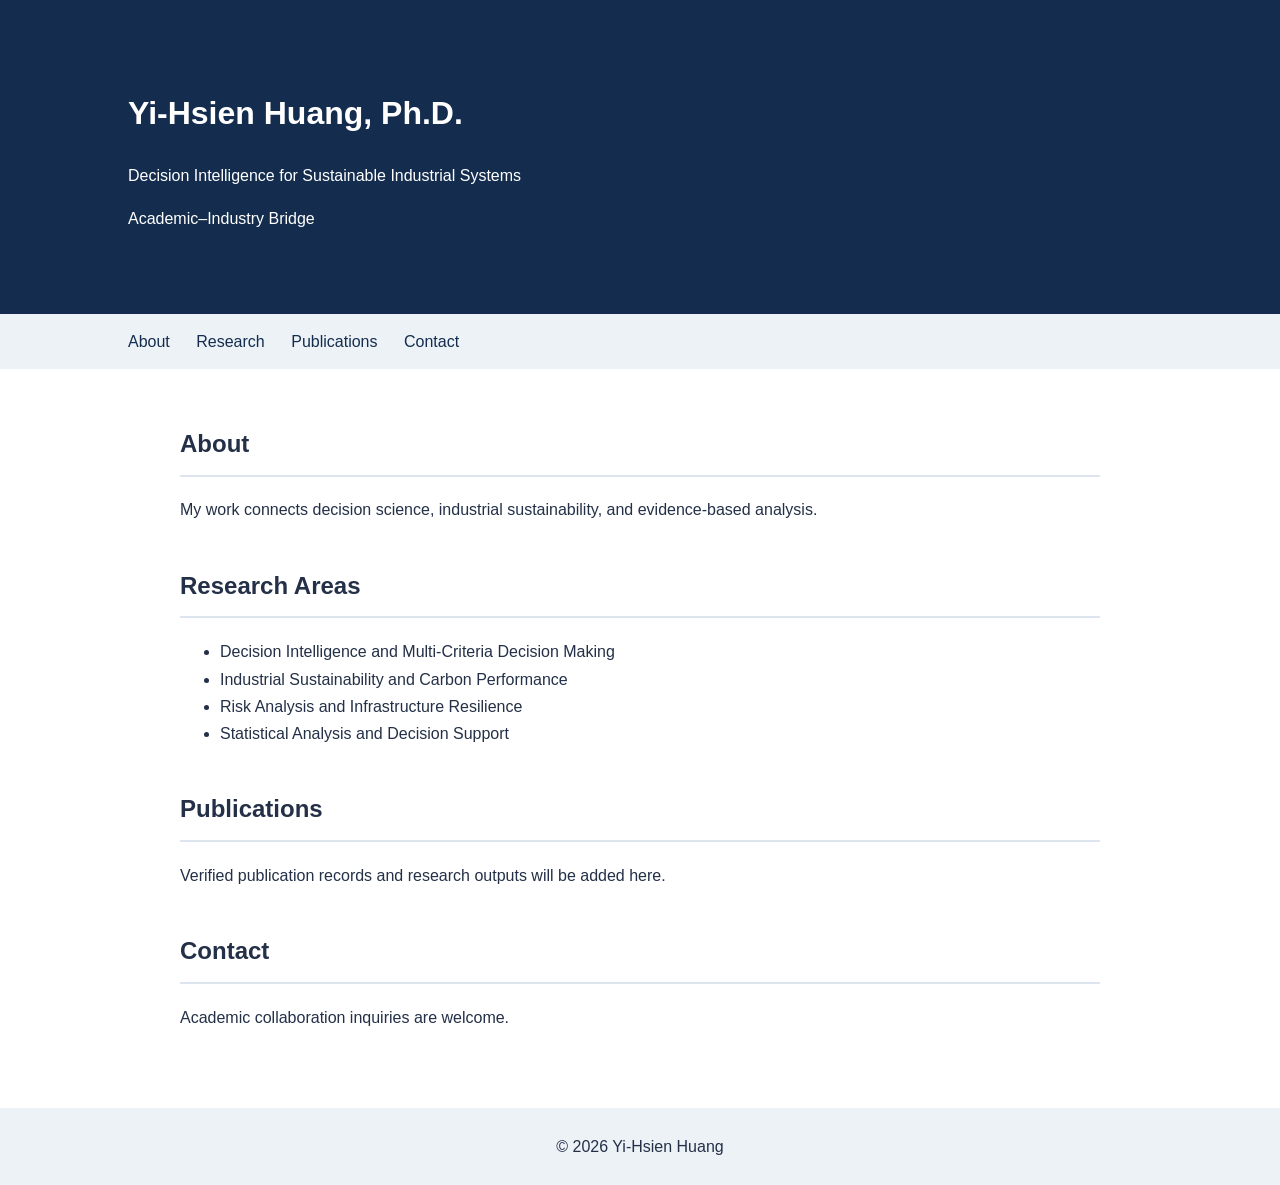
==== index.html @ 7fe8897b "Create index.html" ====
<!DOCTYPE html>
<html lang="en">
<head>
  <meta charset="UTF-8">
  <meta name="viewport" content="width=device-width, initial-scale=1">
  <title>Yi-Hsien Huang, Ph.D. | Academic Research</title>
  <style>
    body { font-family: Arial, sans-serif; margin: 0; color: #233047; line-height: 1.7; }
    header { background: #142d4e; color: white; padding: 65px 10%; }
    nav { padding: 14px 10%; background: #edf2f7; }
    nav a { margin-right: 22px; color: #142d4e; text-decoration: none; }
    main { max-width: 920px; margin: auto; padding: 35px 24px; }
    section { margin-bottom: 42px; }
    h2 { border-bottom: 2px solid #dde5ef; padding-bottom: 10px; }
    footer { text-align: center; padding: 25px; background: #edf2f7; }
  </style>
</head>
<body>
  <header>
    <h1>Yi-Hsien Huang, Ph.D.</h1>
    <p>Decision Intelligence for Sustainable Industrial Systems</p>
    <p>Academic–Industry Bridge</p>
  </header>
  <nav>
    <a href="#about">About</a>
    <a href="#research">Research</a>
    <a href="#publications">Publications</a>
    <a href="#contact">Contact</a>
  </nav>
  <main>
    <section id="about">
      <h2>About</h2>
      <p>My work connects decision science, industrial sustainability, and evidence-based analysis.</p>
    </section>
    <section id="research">
      <h2>Research Areas</h2>
      <ul>
        <li>Decision Intelligence and Multi-Criteria Decision Making</li>
        <li>Industrial Sustainability and Carbon Performance</li>
        <li>Risk Analysis and Infrastructure Resilience</li>
        <li>Statistical Analysis and Decision Support</li>
      </ul>
    </section>
    <section id="publications">
      <h2>Publications</h2>
      <p>Verified publication records and research outputs will be added here.</p>
    </section>
    <section id="contact">
      <h2>Contact</h2>
      <p>Academic collaboration inquiries are welcome.</p>
    </section>
  </main>
  <footer>© 2026 Yi-Hsien Huang</footer>
</body>
</html>
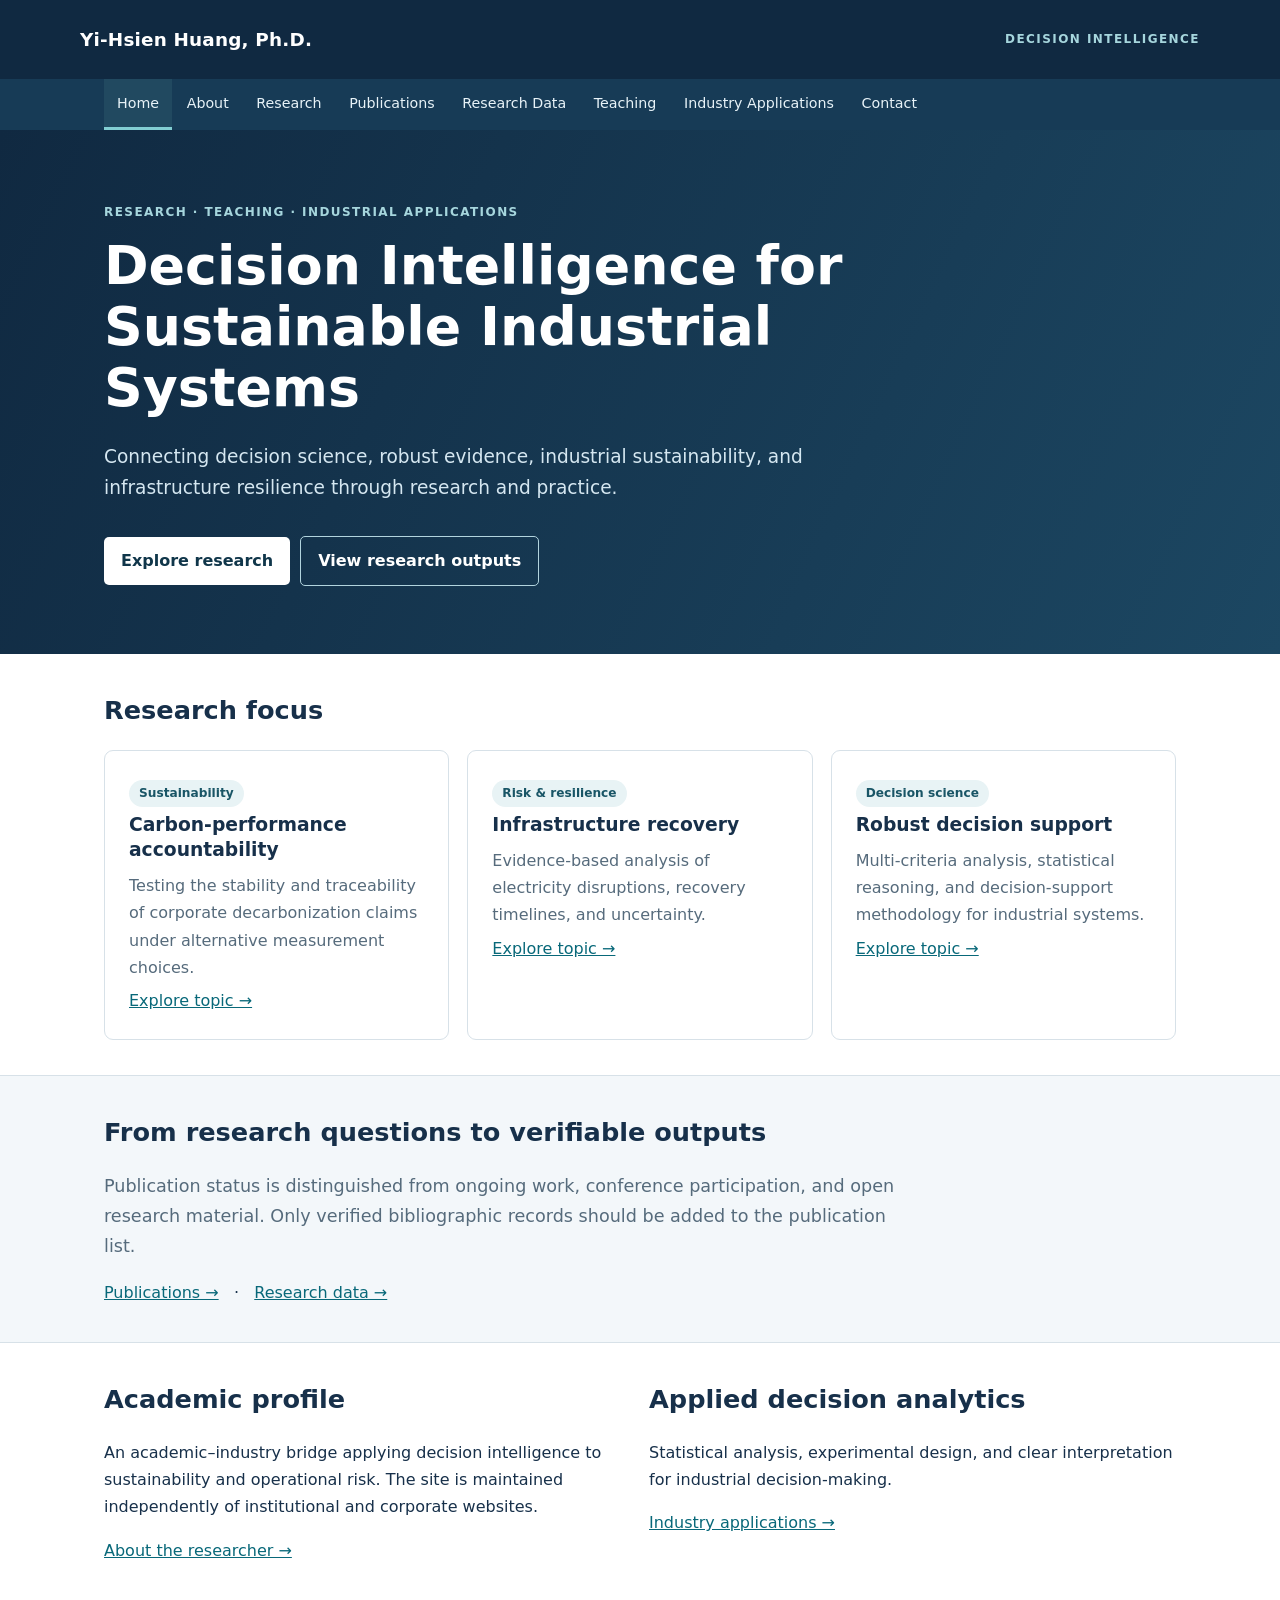
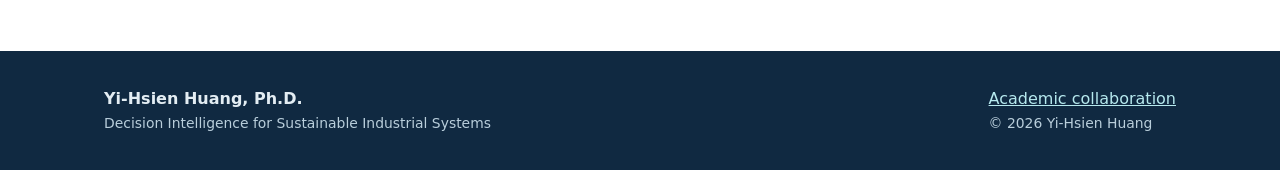
==== commit 8a008fc5: "Upgrade academic website to V2.0" ====
--- a/index.html
+++ b/index.html
@@ -1,57 +1 @@
-
-<!DOCTYPE html>
-<html lang="en">
-<head>
-  <meta charset="UTF-8">
-  <meta name="viewport" content="width=device-width, initial-scale=1">
-  <title>Yi-Hsien Huang, Ph.D. | Academic Research</title>
-  <style>
-    body { font-family: Arial, sans-serif; margin: 0; color: #233047; line-height: 1.7; }
-    header { background: #142d4e; color: white; padding: 65px 10%; }
-    nav { padding: 14px 10%; background: #edf2f7; }
-    nav a { margin-right: 22px; color: #142d4e; text-decoration: none; }
-    main { max-width: 920px; margin: auto; padding: 35px 24px; }
-    section { margin-bottom: 42px; }
-    h2 { border-bottom: 2px solid #dde5ef; padding-bottom: 10px; }
-    footer { text-align: center; padding: 25px; background: #edf2f7; }
-  </style>
-</head>
-<body>
-  <header>
-    <h1>Yi-Hsien Huang, Ph.D.</h1>
-    <p>Decision Intelligence for Sustainable Industrial Systems</p>
-    <p>Academic–Industry Bridge</p>
-  </header>
-  <nav>
-    <a href="#about">About</a>
-    <a href="#research">Research</a>
-    <a href="#publications">Publications</a>
-    <a href="#contact">Contact</a>
-  </nav>
-  <main>
-    <section id="about">
-      <h2>About</h2>
-      <p>My work connects decision science, industrial sustainability, and evidence-based analysis.</p>
-    </section>
-    <section id="research">
-      <h2>Research Areas</h2>
-      <ul>
-        <li>Decision Intelligence and Multi-Criteria Decision Making</li>
-        <li>Industrial Sustainability and Carbon Performance</li>
-        <li>Risk Analysis and Infrastructure Resilience</li>
-        <li>Statistical Analysis and Decision Support</li>
-      </ul>
-    </section>
-    <section id="publications">
-      <h2>Publications</h2>
-      <p>Verified publication records and research outputs will be added here.</p>
-    </section>
-    <section id="contact">
-      <h2>Contact</h2>
-      <p>Academic collaboration inquiries are welcome.</p>
-    </section>
-  </main>
-  <footer>© 2026 Yi-Hsien Huang</footer>
-</body>
-</html>
-  
+<!doctype html><html lang="en"><head><meta charset="utf-8"><meta name="viewport" content="width=device-width,initial-scale=1"><meta name="description" content="Personal academic research website focusing on decision intelligence, sustainability and resilient industrial systems."><meta name="author" content="Yi-Hsien Huang"><meta name="color-scheme" content="light"><title>Home | Yi-Hsien Huang, Ph.D.</title><link rel="canonical" href="https://huang4343.github.io/"><link rel="stylesheet" href="assets/style.css"><script src="assets/site.js" defer></script></head><body><a class="skip" href="#main">Skip to content</a><header class="site-header"><div class="container header-top"><a class="brand" href="index.html">Yi-Hsien Huang, Ph.D.</a><span class="eyebrow">Decision Intelligence</span></div><nav class="site-nav" aria-label="Main navigation"><div class="container nav-inner"><a href="index.html" aria-current="page">Home</a><a href="about.html" >About</a><a href="research.html" >Research</a><a href="publications.html" >Publications</a><a href="data.html" >Research Data</a><a href="teaching.html" >Teaching</a><a href="industry.html" >Industry Applications</a><a href="contact.html" >Contact</a></div></nav></header><main id="main"><section class="hero"><div class="container"><div class="eyebrow">Research · Teaching · Industrial applications</div><h1>Decision Intelligence for Sustainable Industrial Systems</h1><p>Connecting decision science, robust evidence, industrial sustainability, and infrastructure resilience through research and practice.</p><a class="btn" href="research.html">Explore research</a><a class="btn alt" href="publications.html">View research outputs</a></div></section><section class="section"><div class="container"><h2>Research focus</h2><div class="grid"><article class="card"><span class="tag">Sustainability</span><h3>Carbon-performance accountability</h3><p>Testing the stability and traceability of corporate decarbonization claims under alternative measurement choices.</p><a href="research.html#carbon">Explore topic →</a></article><article class="card"><span class="tag">Risk & resilience</span><h3>Infrastructure recovery</h3><p>Evidence-based analysis of electricity disruptions, recovery timelines, and uncertainty.</p><a href="research.html#resilience">Explore topic →</a></article><article class="card"><span class="tag">Decision science</span><h3>Robust decision support</h3><p>Multi-criteria analysis, statistical reasoning, and decision-support methodology for industrial systems.</p><a href="research.html#decisions">Explore topic →</a></article></div></div></section><section class="section band"><div class="container"><h2>From research questions to verifiable outputs</h2><p class="lede">Publication status is distinguished from ongoing work, conference participation, and open research material. Only verified bibliographic records should be added to the publication list.</p><a href="publications.html">Publications →</a> &nbsp; · &nbsp; <a href="data.html">Research data →</a></div></section><section class="section"><div class="container"><div class="grid two"><div><h2>Academic profile</h2><p>An academic–industry bridge applying decision intelligence to sustainability and operational risk. The site is maintained independently of institutional and corporate websites.</p><a href="about.html">About the researcher →</a></div><div><h2>Applied decision analytics</h2><p>Statistical analysis, experimental design, and clear interpretation for industrial decision-making.</p><a href="industry.html">Industry applications →</a></div></div></div></section></main><footer class="footer"><div class="container footer-row"><div><strong>Yi-Hsien Huang, Ph.D.</strong><div class="small">Decision Intelligence for Sustainable Industrial Systems</div></div><div><a href="contact.html">Academic collaboration</a><div class="small">© <span data-year>2026</span> Yi-Hsien Huang</div></div></div></footer></body></html>
--- a/assets/style.css
+++ b/assets/style.css
@@ -0,0 +1,3 @@
+
+:root{--ink:#17304a;--muted:#566b7c;--navy:#102941;--accent:#087c8c;--border:#d7e1e8;--paper:#fff;--soft:#f3f7fa;--focus:#ffbf47}*{box-sizing:border-box}html{scroll-behavior:smooth}body{margin:0;font:16px/1.7 system-ui,-apple-system,"Segoe UI",Arial,sans-serif;color:var(--ink);background:var(--paper)}a{color:#086879}a:hover{text-decoration-thickness:2px}a:focus-visible,button:focus-visible{outline:3px solid var(--focus);outline-offset:3px}.skip{position:absolute;left:-999px;top:10px;background:#fff;padding:.6rem;z-index:9}.skip:focus{left:10px}.container{max-width:1120px;margin:auto;padding:0 24px}.site-header{background:var(--navy);color:white}.header-top{display:flex;justify-content:space-between;align-items:center;gap:1rem;padding:24px 0}.brand{font-weight:750;letter-spacing:.01em;color:#fff;text-decoration:none;font-size:1.15rem}.eyebrow{color:#a6d6dd;letter-spacing:.12em;text-transform:uppercase;font-size:.75rem;font-weight:750}.site-nav{background:#173b56}.nav-inner{display:flex;gap:.1rem;flex-wrap:wrap}.site-nav a{display:inline-block;color:#e8f3f8;text-decoration:none;padding:12px 13px;font-size:.89rem;border-bottom:3px solid transparent}.site-nav a:hover,.site-nav a[aria-current=page]{border-bottom-color:#82ced2;background:#214960}.hero{background:linear-gradient(115deg,#102941,#1c4762);color:#fff;padding:72px 0 68px}.hero h1{font-size:clamp(2rem,4.2vw,3.6rem);line-height:1.14;margin:12px 0 22px;max-width:820px}.hero p{max-width:700px;color:#d5e7f1;font-size:1.16rem}.btn{display:inline-block;background:#fff;color:#10364a;border-radius:5px;padding:10px 17px;font-weight:700;text-decoration:none;margin:14px 10px 0 0}.btn.alt{background:transparent;border:1px solid #b2d4de;color:#fff}.page-intro{padding:46px 0 12px}.page-intro h1{font-size:clamp(1.9rem,3.6vw,2.6rem);line-height:1.24;margin:0 0 10px}.lede{font-size:1.1rem;color:var(--muted);max-width:800px}main{min-height:56vh}.section{padding:35px 0}.section h2{font-size:1.6rem;margin:0 0 18px}.grid{display:grid;grid-template-columns:repeat(3,minmax(0,1fr));gap:18px}.grid.two{grid-template-columns:repeat(2,minmax(0,1fr))}.card{border:1px solid var(--border);border-radius:9px;padding:24px;background:#fff}.card h3{margin:0 0 10px;line-height:1.35}.card p{margin:.4rem 0;color:var(--muted)}.tag{display:inline-block;background:#e8f3f5;color:#195566;border-radius:99px;padding:3px 10px;font-size:.76rem;font-weight:700;margin:5px 5px 5px 0}.note{padding:18px 22px;background:var(--soft);border-left:4px solid var(--accent);margin:20px 0}.band{background:var(--soft);border-top:1px solid var(--border);border-bottom:1px solid var(--border)}.entry{border-bottom:1px solid var(--border);padding:23px 0}.entry:first-child{padding-top:0}.entry h3{margin:0 0 7px;font-size:1.1rem}.entry p{margin:5px 0;color:var(--muted)}.meta{font-size:.91rem;color:var(--muted)}.list-clean{padding-left:20px}.list-clean li{margin-bottom:9px}.footer{background:var(--navy);color:#e3edf3;padding:34px 0;margin-top:52px}.footer a{color:#b6e9ee}.footer-row{display:flex;justify-content:space-between;gap:20px;flex-wrap:wrap}.small{font-size:.87rem;color:var(--muted)}.footer .small{color:#b9cedb}.pill{display:inline-block;font-size:.75rem;text-transform:uppercase;letter-spacing:.05em;color:#266173;border:1px solid #a4cbd1;padding:2px 8px;border-radius:5px;margin-bottom:8px}.filters{display:flex;flex-wrap:wrap;gap:8px;margin:15px 0 25px}.filters button{border:1px solid #b7c9d1;background:#fff;color:#16435c;border-radius:6px;padding:8px 14px;cursor:pointer;font:inherit}.filters button[aria-pressed=true]{background:#153e55;color:#fff}.muted{color:var(--muted)}@media(max-width:800px){.grid,.grid.two{grid-template-columns:1fr 1fr}.hero{padding:45px 0}}@media(max-width:600px){.grid,.grid.two{grid-template-columns:1fr}.container{padding:0 18px}.site-nav a{padding:10px 9px;font-size:.83rem}.header-top{padding:18px 0}.section{padding:27px 0}.card{padding:19px}}
+@media(prefers-reduced-motion:reduce){html{scroll-behavior:auto}}
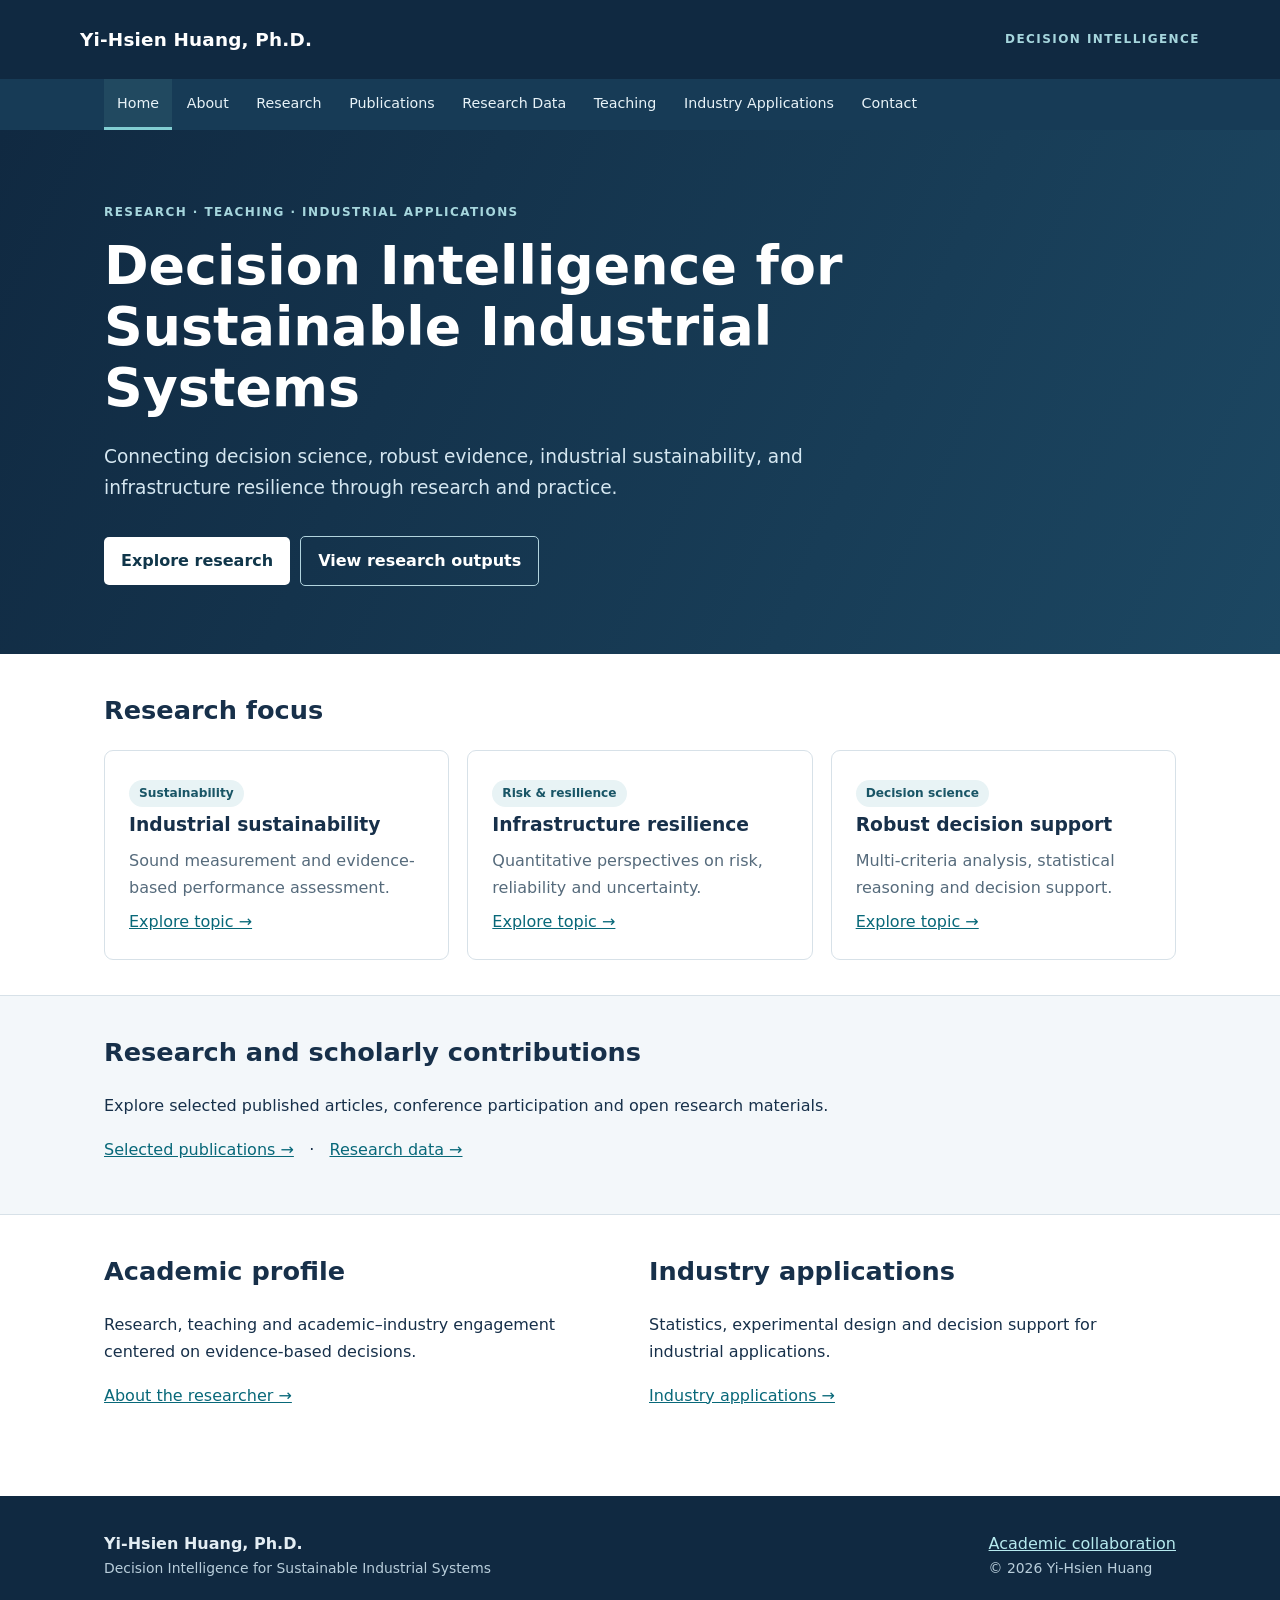
==== commit db087ecf: "Protect academic profile during peer review V2.1" ====
--- a/index.html
+++ b/index.html
@@ -1 +1,5 @@
-<!doctype html><html lang="en"><head><meta charset="utf-8"><meta name="viewport" content="width=device-width,initial-scale=1"><meta name="description" content="Personal academic research website focusing on decision intelligence, sustainability and resilient industrial systems."><meta name="author" content="Yi-Hsien Huang"><meta name="color-scheme" content="light"><title>Home | Yi-Hsien Huang, Ph.D.</title><link rel="canonical" href="https://huang4343.github.io/"><link rel="stylesheet" href="assets/style.css"><script src="assets/site.js" defer></script></head><body><a class="skip" href="#main">Skip to content</a><header class="site-header"><div class="container header-top"><a class="brand" href="index.html">Yi-Hsien Huang, Ph.D.</a><span class="eyebrow">Decision Intelligence</span></div><nav class="site-nav" aria-label="Main navigation"><div class="container nav-inner"><a href="index.html" aria-current="page">Home</a><a href="about.html" >About</a><a href="research.html" >Research</a><a href="publications.html" >Publications</a><a href="data.html" >Research Data</a><a href="teaching.html" >Teaching</a><a href="industry.html" >Industry Applications</a><a href="contact.html" >Contact</a></div></nav></header><main id="main"><section class="hero"><div class="container"><div class="eyebrow">Research · Teaching · Industrial applications</div><h1>Decision Intelligence for Sustainable Industrial Systems</h1><p>Connecting decision science, robust evidence, industrial sustainability, and infrastructure resilience through research and practice.</p><a class="btn" href="research.html">Explore research</a><a class="btn alt" href="publications.html">View research outputs</a></div></section><section class="section"><div class="container"><h2>Research focus</h2><div class="grid"><article class="card"><span class="tag">Sustainability</span><h3>Carbon-performance accountability</h3><p>Testing the stability and traceability of corporate decarbonization claims under alternative measurement choices.</p><a href="research.html#carbon">Explore topic →</a></article><article class="card"><span class="tag">Risk & resilience</span><h3>Infrastructure recovery</h3><p>Evidence-based analysis of electricity disruptions, recovery timelines, and uncertainty.</p><a href="research.html#resilience">Explore topic →</a></article><article class="card"><span class="tag">Decision science</span><h3>Robust decision support</h3><p>Multi-criteria analysis, statistical reasoning, and decision-support methodology for industrial systems.</p><a href="research.html#decisions">Explore topic →</a></article></div></div></section><section class="section band"><div class="container"><h2>From research questions to verifiable outputs</h2><p class="lede">Publication status is distinguished from ongoing work, conference participation, and open research material. Only verified bibliographic records should be added to the publication list.</p><a href="publications.html">Publications →</a> &nbsp; · &nbsp; <a href="data.html">Research data →</a></div></section><section class="section"><div class="container"><div class="grid two"><div><h2>Academic profile</h2><p>An academic–industry bridge applying decision intelligence to sustainability and operational risk. The site is maintained independently of institutional and corporate websites.</p><a href="about.html">About the researcher →</a></div><div><h2>Applied decision analytics</h2><p>Statistical analysis, experimental design, and clear interpretation for industrial decision-making.</p><a href="industry.html">Industry applications →</a></div></div></div></section></main><footer class="footer"><div class="container footer-row"><div><strong>Yi-Hsien Huang, Ph.D.</strong><div class="small">Decision Intelligence for Sustainable Industrial Systems</div></div><div><a href="contact.html">Academic collaboration</a><div class="small">© <span data-year>2026</span> Yi-Hsien Huang</div></div></div></footer></body></html>+<!doctype html>
+<html lang="en"><head><meta charset="utf-8"><meta name="viewport" content="width=device-width,initial-scale=1"><meta name="description" content="Connecting decision science, robust evidence, industrial sustainability, and infrastructure resilience through research and practice."><meta name="author" content="Yi-Hsien Huang"><meta name="color-scheme" content="light"><title>Decision Intelligence for Sustainable Industrial Systems | Yi-Hsien Huang, Ph.D.</title><link rel="canonical" href="https://huang4343.github.io/index.html"><link rel="stylesheet" href="assets/style.css"><script src="assets/site.js" defer></script></head>
+<body><a class="skip" href="#main">Skip to content</a><header class="site-header"><div class="container header-top"><a class="brand" href="index.html">Yi-Hsien Huang, Ph.D.</a><span class="eyebrow">Decision Intelligence</span></div><nav class="site-nav" aria-label="Main navigation"><div class="container nav-inner"><a href="index.html" aria-current="page">Home</a><a href="about.html">About</a><a href="research.html">Research</a><a href="publications.html">Publications</a><a href="data.html">Research Data</a><a href="teaching.html">Teaching</a><a href="industry.html">Industry Applications</a><a href="contact.html">Contact</a></div></nav></header>
+<main id="main"><section class="hero"><div class="container"><div class="eyebrow">Research · Teaching · Industrial applications</div><h1>Decision Intelligence for Sustainable Industrial Systems</h1><p>Connecting decision science, robust evidence, industrial sustainability, and infrastructure resilience through research and practice.</p><a class="btn" href="research.html">Explore research</a><a class="btn alt" href="publications.html">View research outputs</a></div></section><section class="section"><div class="container"><h2>Research focus</h2><div class="grid"><article class="card"><span class="tag">Sustainability</span><h3>Industrial sustainability</h3><p>Sound measurement and evidence-based performance assessment.</p><a href="research.html#carbon">Explore topic →</a></article><article class="card"><span class="tag">Risk &amp; resilience</span><h3>Infrastructure resilience</h3><p>Quantitative perspectives on risk, reliability and uncertainty.</p><a href="research.html#resilience">Explore topic →</a></article><article class="card"><span class="tag">Decision science</span><h3>Robust decision support</h3><p>Multi-criteria analysis, statistical reasoning and decision support.</p><a href="research.html#decisions">Explore topic →</a></article></div></div></section><section class="section band"><div class="container"><h2>Research and scholarly contributions</h2><p>Explore selected published articles, conference participation and open research materials.</p><p><a href="publications.html">Selected publications →</a> &nbsp; · &nbsp; <a href="data.html">Research data →</a></p></div></section><section class="section"><div class="container grid two"><div><h2>Academic profile</h2><p>Research, teaching and academic–industry engagement centered on evidence-based decisions.</p><a href="about.html">About the researcher →</a></div><div><h2>Industry applications</h2><p>Statistics, experimental design and decision support for industrial applications.</p><a href="industry.html">Industry applications →</a></div></div></section></main>
+<footer class="footer"><div class="container footer-row"><div><strong>Yi-Hsien Huang, Ph.D.</strong><div class="small">Decision Intelligence for Sustainable Industrial Systems</div></div><div><a href="contact.html">Academic collaboration</a><div class="small">© <span data-year>2026</span> Yi-Hsien Huang</div></div></div></footer></body></html>
